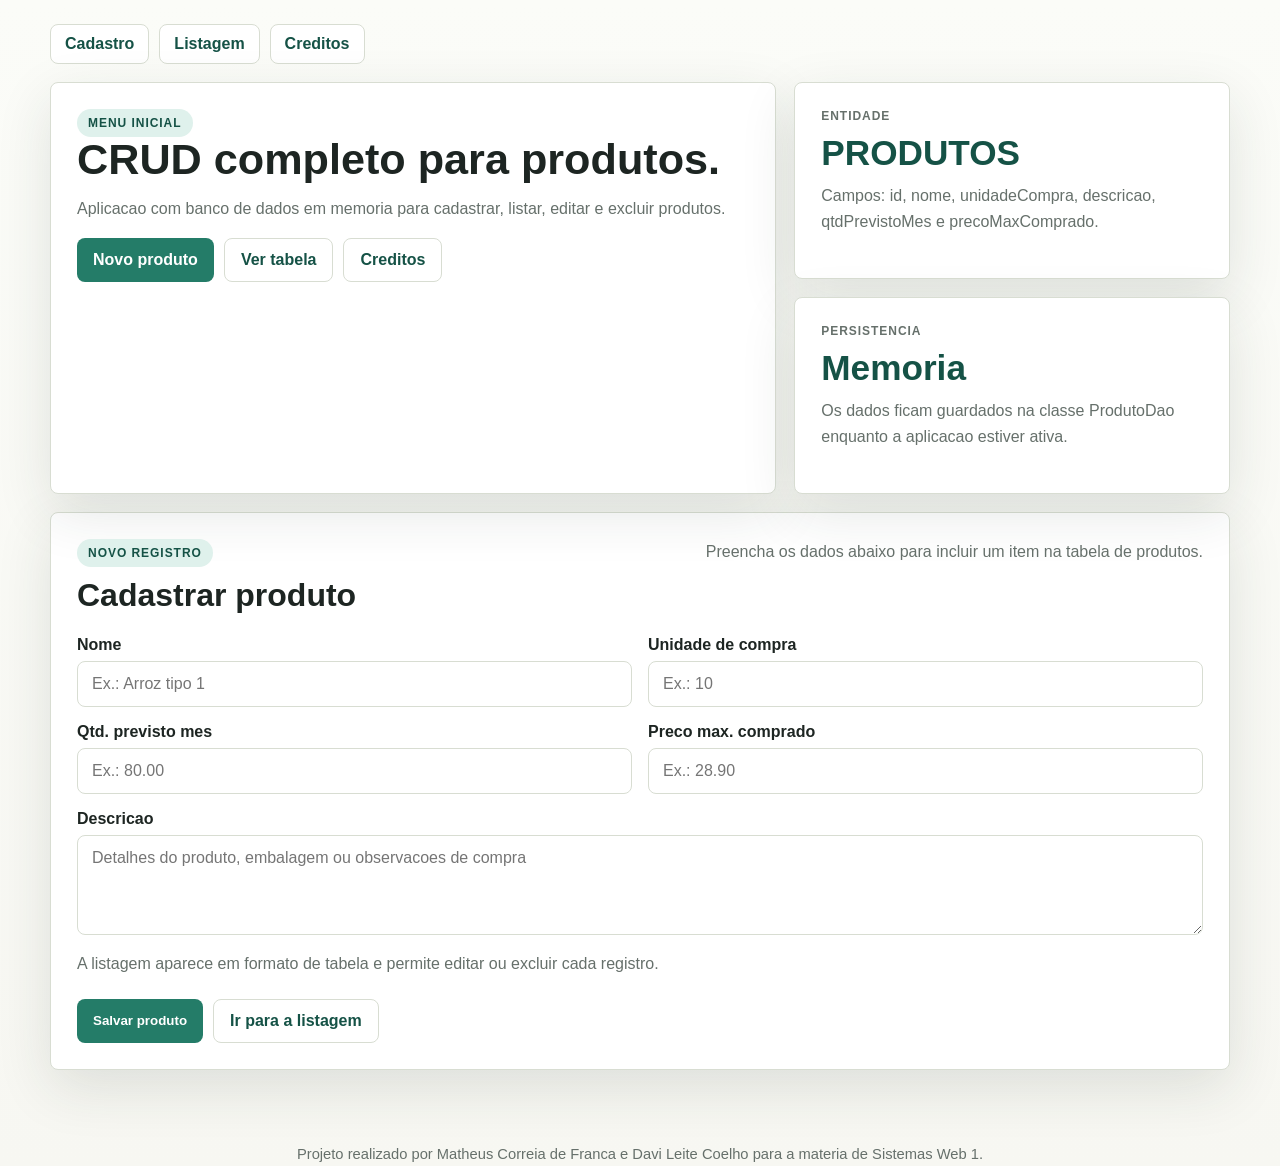
==== src/main/webapp/index.html @ f468942f "TP02-CBTSWE1: CRUD completo com banco em memória, validação, UI moderna e deploy automático - 11 ser" ====
<!DOCTYPE html>
<html lang="pt-BR">
<head>
    <meta charset="UTF-8">
    <meta name="viewport" content="width=device-width, initial-scale=1.0">
    <title>Cadastro de Produtos</title>
    <link rel="stylesheet" href="style.css">
</head>
<body>
    <main class="page">
        <nav class="menu">
            <a href="index.html">Cadastro</a>
            <a href="ViewServlet">Listagem</a>
            <a href="creditos.html">Creditos</a>
        </nav>

        <section class="hero">
            <article class="hero-card">
                <span class="eyebrow">Menu inicial</span>
                <h1>CRUD completo para produtos.</h1>
                <p class="hero-copy">
                    Aplicacao com banco de dados em memoria para cadastrar, listar, editar e excluir produtos.
                </p>
                <div class="actions">
                    <a href="#formulario" class="btn btn-primary">Novo produto</a>
                    <a href="ViewServlet" class="btn btn-secondary">Ver tabela</a>
                    <a href="creditos.html" class="btn btn-secondary">Creditos</a>
                </div>
            </article>

            <aside class="hero-aside">
                <div class="stat-card">
                    <div class="stat-label">Entidade</div>
                    <div class="stat-value">PRODUTOS</div>
                    <p class="stat-note">Campos: id, nome, unidadeCompra, descricao, qtdPrevistoMes e precoMaxComprado.</p>
                </div>
                <div class="stat-card">
                    <div class="stat-label">Persistencia</div>
                    <div class="stat-value">Memoria</div>
                    <p class="stat-note">Os dados ficam guardados na classe ProdutoDao enquanto a aplicacao estiver ativa.</p>
                </div>
            </aside>
        </section>

        <section class="panel" id="formulario">
            <div class="panel-header">
                <div>
                    <span class="eyebrow">Novo registro</span>
                    <h2 class="panel-title">Cadastrar produto</h2>
                </div>
                <p>Preencha os dados abaixo para incluir um item na tabela de produtos.</p>
            </div>

            <form action="SaveServlet" method="post">
                <div class="grid-2">
                    <div class="field">
                        <label for="nome">Nome</label>
                        <input type="text" id="nome" name="nome" placeholder="Ex.: Arroz tipo 1" required maxlength="80">
                    </div>

                    <div class="field">
                        <label for="unidadeCompra">Unidade de compra</label>
                        <input type="number" id="unidadeCompra" name="unidadeCompra" min="1" step="1" placeholder="Ex.: 10" required>
                    </div>

                    <div class="field">
                        <label for="qtdPrevistoMes">Qtd. previsto mes</label>
                        <input type="number" id="qtdPrevistoMes" name="qtdPrevistoMes" min="0" step="0.01" placeholder="Ex.: 80.00" required>
                    </div>

                    <div class="field">
                        <label for="precoMaxComprado">Preco max. comprado</label>
                        <input type="number" id="precoMaxComprado" name="precoMaxComprado" min="0" step="0.01" placeholder="Ex.: 28.90" required>
                    </div>

                    <div class="field full">
                        <label for="descricao">Descricao</label>
                        <textarea id="descricao" name="descricao" rows="4" placeholder="Detalhes do produto, embalagem ou observacoes de compra" required maxlength="240"></textarea>
                    </div>

                    <div class="field full">
                        <span class="hint">A listagem aparece em formato de tabela e permite editar ou excluir cada registro.</span>
                    </div>
                </div>

                <div class="form-actions">
                    <button type="submit" class="btn btn-primary">Salvar produto</button>
                    <a href="ViewServlet" class="btn btn-secondary">Ir para a listagem</a>
                </div>
            </form>
        </section>
    </main>

    <footer class="footer">
        Projeto realizado por Matheus Correia de Franca e Davi Leite Coelho para a materia de Sistemas Web 1.
    </footer>
</body>
</html>
---- src/main/webapp/style.css ----
:root {
    --bg: #f7f7f2;
    --panel: #ffffff;
    --line: #d8ddd2;
    --text: #1d2522;
    --muted: #66706b;
    --brand: #247c68;
    --brand-deep: #155246;
    --brand-soft: #dff1ec;
    --accent: #c4872c;
    --danger: #a84536;
    --shadow: 0 18px 55px rgba(31, 49, 43, 0.12);
}

* { box-sizing: border-box; }

body {
    margin: 0;
    min-height: 100vh;
    font-family: "Segoe UI", Arial, sans-serif;
    color: var(--text);
    background: linear-gradient(180deg, #fbfcf8 0%, var(--bg) 100%);
}

a { color: inherit; text-decoration: none; }

.page {
    width: min(1180px, calc(100% - 32px));
    margin: 0 auto;
    padding: 24px 0 48px;
}

.menu {
    display: flex;
    flex-wrap: wrap;
    gap: 10px;
    margin-bottom: 18px;
}

.menu a {
    border: 1px solid var(--line);
    border-radius: 8px;
    background: var(--panel);
    padding: 10px 14px;
    color: var(--brand-deep);
    font-weight: 700;
}

.hero {
    display: grid;
    grid-template-columns: 1.25fr 0.75fr;
    gap: 18px;
    margin-bottom: 18px;
}

.hero-card,
.panel,
.stat-card,
.message-card,
.table-wrap {
    background: var(--panel);
    border: 1px solid var(--line);
    border-radius: 8px;
    box-shadow: var(--shadow);
}

.hero-card,
.panel,
.stat-card,
.message-card {
    padding: 26px;
}

.eyebrow {
    display: inline-flex;
    border-radius: 999px;
    padding: 7px 11px;
    background: var(--brand-soft);
    color: var(--brand-deep);
    font-size: 12px;
    font-weight: 800;
    letter-spacing: 0.08em;
    text-transform: uppercase;
}

h1,
h2,
h3,
p {
    margin-top: 0;
}

h1 {
    margin-bottom: 14px;
    font-size: 2.7rem;
    line-height: 1.04;
}

.hero-copy,
.panel p,
.stat-note,
.hint,
.footer,
.message-card p {
    color: var(--muted);
    line-height: 1.65;
}

.actions,
.form-actions,
.secondary-actions {
    display: flex;
    flex-wrap: wrap;
    gap: 10px;
}

.centered { justify-content: center; }

.btn {
    border: 0;
    border-radius: 8px;
    padding: 12px 16px;
    display: inline-flex;
    align-items: center;
    justify-content: center;
    min-height: 42px;
    font-weight: 800;
    cursor: pointer;
}

.btn-primary {
    background: var(--brand);
    color: #fff;
}

.btn-secondary {
    border: 1px solid var(--line);
    background: #fff;
    color: var(--brand-deep);
}

.btn-ghost {
    border: 1px solid rgba(168, 69, 54, 0.24);
    background: rgba(168, 69, 54, 0.08);
    color: var(--danger);
}

.hero-aside {
    display: grid;
    gap: 18px;
}

.stat-label {
    color: var(--muted);
    font-size: 12px;
    font-weight: 800;
    letter-spacing: 0.08em;
    text-transform: uppercase;
}

.stat-value {
    margin: 10px 0;
    font-size: 2.2rem;
    font-weight: 900;
    color: var(--brand-deep);
}

.panel-header {
    display: flex;
    justify-content: space-between;
    gap: 16px;
    align-items: flex-start;
    margin-bottom: 22px;
}

.panel-title {
    margin: 10px 0 0;
    font-size: 2rem;
}

.grid-2 {
    display: grid;
    grid-template-columns: repeat(2, minmax(0, 1fr));
    gap: 16px;
}

.field {
    display: grid;
    gap: 7px;
}

.field.full { grid-column: 1 / -1; }

label {
    font-weight: 800;
}

input,
textarea {
    width: 100%;
    border: 1px solid var(--line);
    border-radius: 8px;
    background: #fff;
    padding: 13px 14px;
    font: inherit;
    color: var(--text);
}

input:focus,
textarea:focus {
    outline: 3px solid rgba(36, 124, 104, 0.16);
    border-color: var(--brand);
}

.form-actions {
    margin-top: 22px;
}

.table-wrap {
    overflow-x: auto;
}

table {
    width: 100%;
    min-width: 920px;
    border-collapse: collapse;
}

th,
td {
    padding: 14px 12px;
    text-align: left;
    border-bottom: 1px solid var(--line);
    vertical-align: top;
}

thead {
    background: #edf5f2;
}

.pill {
    display: inline-flex;
    padding: 6px 10px;
    border-radius: 999px;
    background: var(--brand-soft);
    color: var(--brand-deep);
    font-weight: 800;
}

.toast {
    margin-top: 16px;
    display: inline-flex;
    border-radius: 8px;
    padding: 10px 12px;
    background: #fff7e8;
    color: #6f4b12;
    border: 1px solid #efd7aa;
    font-weight: 700;
}

.empty-state,
.message-layout {
    text-align: center;
}

.message-layout {
    min-height: calc(100vh - 92px);
    display: grid;
    place-items: center;
}

.message-card {
    width: min(720px, 100%);
}

.credits-list {
    display: grid;
    grid-template-columns: repeat(2, minmax(0, 1fr));
    gap: 16px;
}

.credit-card {
    border: 1px solid var(--line);
    border-radius: 8px;
    padding: 18px;
    background: #fbfdfb;
}

.footer {
    width: min(1180px, calc(100% - 32px));
    margin: 24px auto 0;
    text-align: center;
    font-size: 0.92rem;
}

@media (max-width: 820px) {
    .hero,
    .grid-2,
    .credits-list {
        grid-template-columns: 1fr;
    }

    h1 {
        font-size: 2.1rem;
    }

    .panel-header {
        display: block;
    }
}

@media (max-width: 560px) {
    .actions,
    .form-actions,
    .secondary-actions {
        flex-direction: column;
    }

    .btn {
        width: 100%;
    }
}
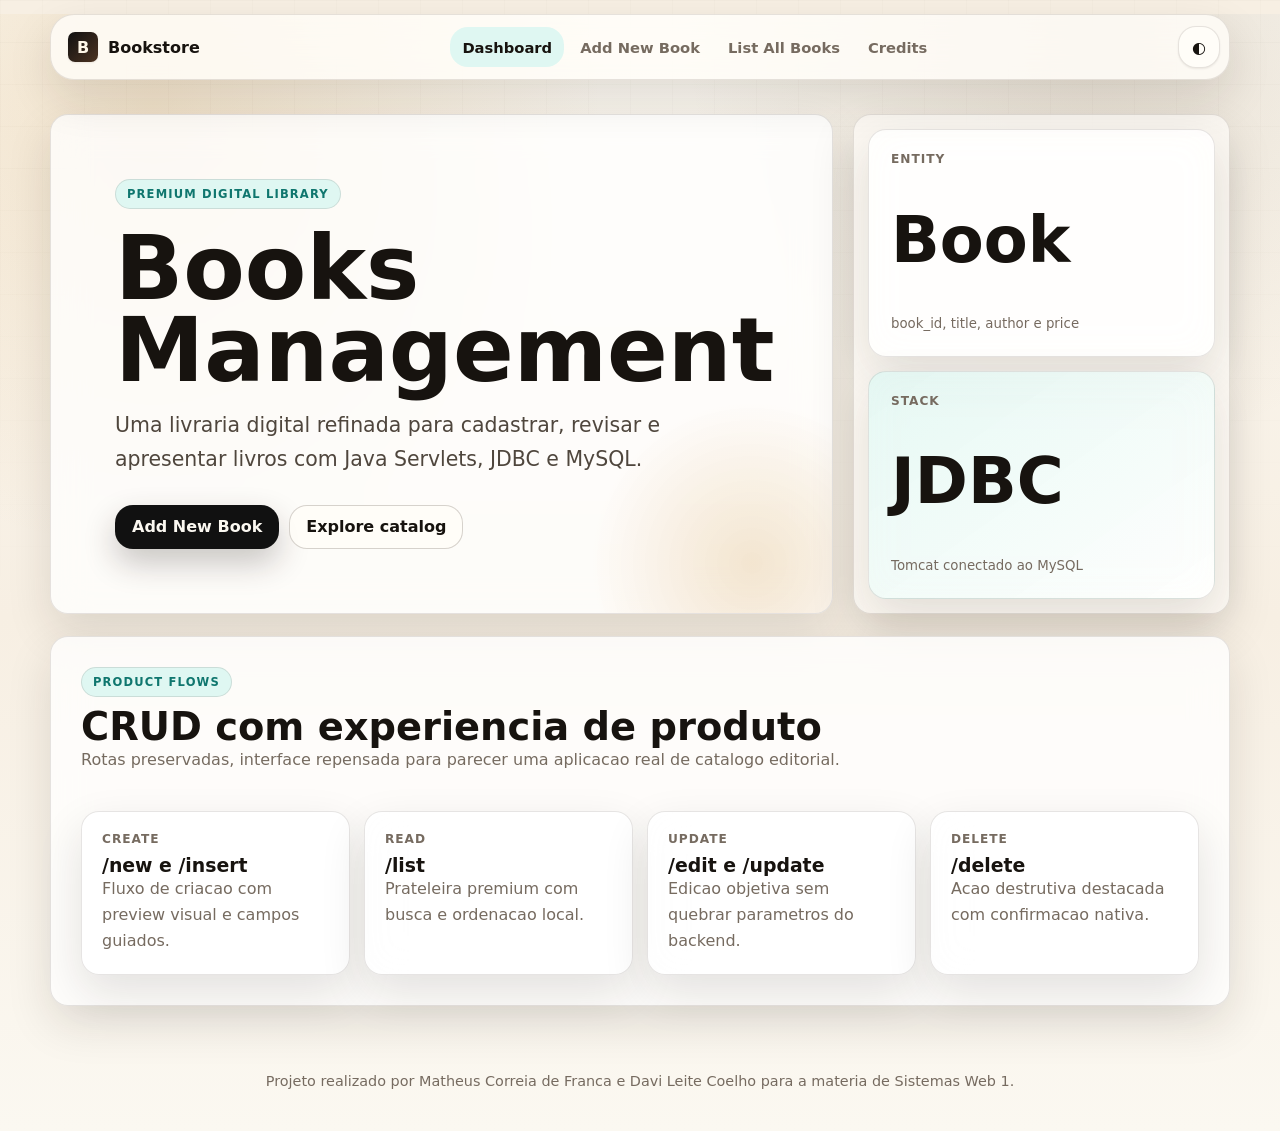
==== commit bace8a33: "Primeiro commit" ====
--- a/src/main/webapp/index.html
+++ b/src/main/webapp/index.html
@@ -3,91 +3,89 @@
 <head>
     <meta charset="UTF-8">
     <meta name="viewport" content="width=device-width, initial-scale=1.0">
-    <title>Cadastro de Produtos</title>
-    <link rel="stylesheet" href="style.css">
+    <meta name="theme-color" content="#f7efe3">
+    <title>Bookstore Dashboard</title>
+    <link rel="stylesheet" href="style.css?v=tp03-premium-v2">
+    <script src="app.js?v=tp03-premium-v2" defer></script>
 </head>
 <body>
-    <main class="page">
-        <nav class="menu">
-            <a href="index.html">Cadastro</a>
-            <a href="ViewServlet">Listagem</a>
-            <a href="creditos.html">Creditos</a>
+    <header class="topbar">
+        <nav class="nav nav-shell" aria-label="Navegacao principal">
+            <a href="index.html" class="brand brand-link" aria-current="page">
+                <span class="brand-mark" aria-hidden="true">B</span>
+                <span>Bookstore</span>
+            </a>
+            <div class="nav-links">
+                <a href="index.html" class="nav-link active" aria-current="page">Dashboard</a>
+                <a href="new" class="nav-link">Add New Book</a>
+                <a href="list" class="nav-link">List All Books</a>
+                <a href="creditos.html" class="nav-link">Credits</a>
+            </div>
+            <button class="theme-toggle" type="button" aria-label="Alternar tema" data-theme-toggle>
+                <span aria-hidden="true">◐</span>
+            </button>
         </nav>
+    </header>
 
-        <section class="hero">
-            <article class="hero-card">
-                <span class="eyebrow">Menu inicial</span>
-                <h1>CRUD completo para produtos.</h1>
+    <main class="app-shell page-shell">
+        <section class="hero" aria-labelledby="home-title">
+            <div class="hero-content">
+                <span class="eyebrow">Premium digital library</span>
+                <h1 id="home-title">Books Management</h1>
                 <p class="hero-copy">
-                    Aplicacao com banco de dados em memoria para cadastrar, listar, editar e excluir produtos.
+                    Uma livraria digital refinada para cadastrar, revisar e apresentar livros com Java Servlets, JDBC e MySQL.
                 </p>
                 <div class="actions">
-                    <a href="#formulario" class="btn btn-primary">Novo produto</a>
-                    <a href="ViewServlet" class="btn btn-secondary">Ver tabela</a>
-                    <a href="creditos.html" class="btn btn-secondary">Creditos</a>
+                    <a href="new" class="btn btn-primary">Add New Book</a>
+                    <a href="list" class="btn btn-secondary">Explore catalog</a>
                 </div>
-            </article>
+            </div>
 
-            <aside class="hero-aside">
-                <div class="stat-card">
-                    <div class="stat-label">Entidade</div>
-                    <div class="stat-value">PRODUTOS</div>
-                    <p class="stat-note">Campos: id, nome, unidadeCompra, descricao, qtdPrevistoMes e precoMaxComprado.</p>
+            <aside class="hero-metrics" aria-label="Resumo do sistema">
+                <div class="metric-card">
+                    <span>Entity</span>
+                    <strong>Book</strong>
+                    <small>book_id, title, author e price</small>
                 </div>
-                <div class="stat-card">
-                    <div class="stat-label">Persistencia</div>
-                    <div class="stat-value">Memoria</div>
-                    <p class="stat-note">Os dados ficam guardados na classe ProdutoDao enquanto a aplicacao estiver ativa.</p>
+                <div class="metric-card accent">
+                    <span>Stack</span>
+                    <strong>JDBC</strong>
+                    <small>Tomcat conectado ao MySQL</small>
                 </div>
             </aside>
         </section>
 
-        <section class="panel" id="formulario">
-            <div class="panel-header">
+        <section class="catalog-panel" aria-labelledby="routes-title">
+            <div class="section-header">
                 <div>
-                    <span class="eyebrow">Novo registro</span>
-                    <h2 class="panel-title">Cadastrar produto</h2>
+                    <span class="eyebrow">Product flows</span>
+                    <h2 id="routes-title">CRUD com experiencia de produto</h2>
+                    <p>Rotas preservadas, interface repensada para parecer uma aplicacao real de catalogo editorial.</p>
                 </div>
-                <p>Preencha os dados abaixo para incluir um item na tabela de produtos.</p>
             </div>
 
-            <form action="SaveServlet" method="post">
-                <div class="grid-2">
-                    <div class="field">
-                        <label for="nome">Nome</label>
-                        <input type="text" id="nome" name="nome" placeholder="Ex.: Arroz tipo 1" required maxlength="80">
-                    </div>
-
-                    <div class="field">
-                        <label for="unidadeCompra">Unidade de compra</label>
-                        <input type="number" id="unidadeCompra" name="unidadeCompra" min="1" step="1" placeholder="Ex.: 10" required>
-                    </div>
-
-                    <div class="field">
-                        <label for="qtdPrevistoMes">Qtd. previsto mes</label>
-                        <input type="number" id="qtdPrevistoMes" name="qtdPrevistoMes" min="0" step="0.01" placeholder="Ex.: 80.00" required>
-                    </div>
-
-                    <div class="field">
-                        <label for="precoMaxComprado">Preco max. comprado</label>
-                        <input type="number" id="precoMaxComprado" name="precoMaxComprado" min="0" step="0.01" placeholder="Ex.: 28.90" required>
-                    </div>
-
-                    <div class="field full">
-                        <label for="descricao">Descricao</label>
-                        <textarea id="descricao" name="descricao" rows="4" placeholder="Detalhes do produto, embalagem ou observacoes de compra" required maxlength="240"></textarea>
-                    </div>
-
-                    <div class="field full">
-                        <span class="hint">A listagem aparece em formato de tabela e permite editar ou excluir cada registro.</span>
-                    </div>
-                </div>
-
-                <div class="form-actions">
-                    <button type="submit" class="btn btn-primary">Salvar produto</button>
-                    <a href="ViewServlet" class="btn btn-secondary">Ir para a listagem</a>
-                </div>
-            </form>
+            <div class="detail-grid">
+                <article class="detail-card">
+                    <div class="detail-label">Create</div>
+                    <div class="detail-value">/new e /insert</div>
+                    <div class="detail-text">Fluxo de criacao com preview visual e campos guiados.</div>
+                </article>
+                <article class="detail-card">
+                    <div class="detail-label">Read</div>
+                    <div class="detail-value">/list</div>
+                    <div class="detail-text">Prateleira premium com busca e ordenacao local.</div>
+                </article>
+                <article class="detail-card">
+                    <div class="detail-label">Update</div>
+                    <div class="detail-value">/edit e /update</div>
+                    <div class="detail-text">Edicao objetiva sem quebrar parametros do backend.</div>
+                </article>
+                <article class="detail-card">
+                    <div class="detail-label">Delete</div>
+                    <div class="detail-value">/delete</div>
+                    <div class="detail-text">Acao destrutiva destacada com confirmacao nativa.</div>
+                </article>
+            </div>
         </section>
     </main>
 
--- a/src/main/webapp/style.css
+++ b/src/main/webapp/style.css
@@ -1,85 +1,338 @@
+/* premium-ui-v2 */
 :root {
-    --bg: #f7f7f2;
-    --panel: #ffffff;
-    --line: #d8ddd2;
-    --text: #1d2522;
-    --muted: #66706b;
-    --brand: #247c68;
-    --brand-deep: #155246;
-    --brand-soft: #dff1ec;
-    --accent: #c4872c;
-    --danger: #a84536;
-    --shadow: 0 18px 55px rgba(31, 49, 43, 0.12);
+    color-scheme: light;
+    --color-bg: #eef4f1;
+    --color-surface: #ffffff;
+    --color-primary: #0f766e;
+    --color-primary-dark: #134e4a;
+    --color-text: #0f172a;
+    --color-muted: #64748b;
+    --color-border: rgba(15, 23, 42, 0.12);
+    --radius-sm: 10px;
+    --radius-md: 18px;
+    --radius-lg: 30px;
+    --bg: #f7efe3;
+    --bg-2: #fbf8f1;
+    --surface: rgba(255, 255, 255, 0.78);
+    --surface-solid: #fffdf8;
+    --surface-muted: #f3eadc;
+    --text: #17130f;
+    --text-soft: #4f463d;
+    --muted: #766b60;
+    --line: rgba(52, 39, 26, 0.12);
+    --line-strong: rgba(52, 39, 26, 0.2);
+    --brand: var(--color-primary);
+    --brand-2: #0ea5a3;
+    --brand-soft: #dff7f2;
+    --ink: #111111;
+    --success: #087f5b;
+    --success-soft: #e8f7ef;
+    --danger: #b42318;
+    --danger-soft: #fff1ed;
+    --focus: rgba(155, 92, 37, 0.28);
+    --shadow-sm: 0 1px 2px rgba(33, 26, 18, 0.08);
+    --shadow-md: 0 18px 46px rgba(33, 26, 18, 0.12);
+    --shadow-lg: 0 34px 90px rgba(33, 26, 18, 0.18);
+    --radius: var(--radius-md);
+    --space: 16px;
+}
+
+html[data-theme="dark"] {
+    color-scheme: dark;
+    --color-bg: #0f172a;
+    --color-surface: #111827;
+    --color-primary: #5eead4;
+    --color-primary-dark: #2dd4bf;
+    --color-text: #f8fafc;
+    --color-muted: #94a3b8;
+    --color-border: rgba(248, 250, 252, 0.14);
+    --bg: #11100f;
+    --bg-2: #181512;
+    --surface: rgba(32, 28, 23, 0.8);
+    --surface-solid: #201c17;
+    --surface-muted: #28231d;
+    --text: #fff8ef;
+    --text-soft: #ded1c1;
+    --muted: #aa9d8d;
+    --line: rgba(255, 244, 230, 0.12);
+    --line-strong: rgba(255, 244, 230, 0.22);
+    --brand: #f0b45f;
+    --brand-2: #d48b39;
+    --brand-soft: rgba(240, 180, 95, 0.16);
+    --ink: #fff8ef;
+    --success: #69db9c;
+    --success-soft: rgba(105, 219, 156, 0.14);
+    --danger: #ff8a7a;
+    --danger-soft: rgba(255, 138, 122, 0.14);
+    --focus: rgba(240, 180, 95, 0.35);
+    --shadow-sm: 0 1px 2px rgba(0, 0, 0, 0.28);
+    --shadow-md: 0 18px 46px rgba(0, 0, 0, 0.34);
+    --shadow-lg: 0 34px 90px rgba(0, 0, 0, 0.48);
 }
 
 * { box-sizing: border-box; }
+
+html {
+    min-height: 100%;
+    scroll-behavior: smooth;
+    background: var(--bg);
+}
 
 body {
     margin: 0;
     min-height: 100vh;
-    font-family: "Segoe UI", Arial, sans-serif;
-    color: var(--text);
-    background: linear-gradient(180deg, #fbfcf8 0%, var(--bg) 100%);
+    color: var(--text);
+    font-family: Inter, ui-sans-serif, system-ui, -apple-system, BlinkMacSystemFont, "Segoe UI", Arial, sans-serif;
+    background:
+        radial-gradient(circle at 12% 8%, rgba(209, 154, 74, 0.22), transparent 28rem),
+        radial-gradient(circle at 86% 2%, rgba(117, 84, 45, 0.14), transparent 26rem),
+        linear-gradient(180deg, var(--bg-2) 0%, var(--bg) 54%, var(--bg-2) 100%);
+}
+
+body::before {
+    content: "";
+    position: fixed;
+    inset: 0;
+    pointer-events: none;
+    background-image:
+        linear-gradient(rgba(52, 39, 26, 0.035) 1px, transparent 1px),
+        linear-gradient(90deg, rgba(52, 39, 26, 0.03) 1px, transparent 1px);
+    background-size: 42px 42px;
+    mask-image: linear-gradient(180deg, rgba(0, 0, 0, 0.55), transparent 72%);
 }
 
 a { color: inherit; text-decoration: none; }
 
-.page {
-    width: min(1180px, calc(100% - 32px));
+button,
+input,
+select,
+textarea {
+    font: inherit;
+}
+
+button { cursor: pointer; }
+
+:focus-visible {
+    outline: 3px solid var(--focus);
+    outline-offset: 3px;
+}
+
+.sr-only {
+    position: absolute;
+    width: 1px;
+    height: 1px;
+    padding: 0;
+    margin: -1px;
+    overflow: hidden;
+    clip: rect(0, 0, 0, 0);
+    white-space: nowrap;
+    border: 0;
+}
+
+.topbar {
+    position: sticky;
+    top: 14px;
+    z-index: 20;
+    width: min(1180px, calc(100% - 28px));
+    margin: 14px auto 0;
+}
+
+.nav,
+.nav-shell,
+.legacy-nav {
+    display: flex;
+    gap: 10px;
+    align-items: center;
+    padding: 9px;
+    border: 1px solid var(--line);
+    border-radius: calc(var(--radius) + 6px);
+    background: color-mix(in srgb, var(--surface-solid) 82%, transparent);
+    box-shadow: var(--shadow-md);
+    backdrop-filter: blur(18px);
+}
+
+.brand,
+.brand-link {
+    display: inline-flex;
+    gap: 10px;
+    align-items: center;
+    min-height: 42px;
+    padding: 8px 12px 8px 8px;
+    border-radius: var(--radius);
+    color: var(--text);
+    font-weight: 800;
+    letter-spacing: 0;
+}
+
+.brand-mark {
+    width: 30px;
+    height: 30px;
+    display: grid;
+    place-items: center;
+    border-radius: 7px;
+    background: linear-gradient(135deg, var(--ink), #4c3322);
+    color: #fff7e8;
+    box-shadow: var(--shadow-sm);
+}
+
+.nav-links {
+    display: flex;
+    flex: 1;
+    justify-content: center;
+    gap: 4px;
+}
+
+.nav-link,
+.nav-links a,
+.legacy-nav a {
+    min-height: 40px;
+    display: inline-flex;
+    align-items: center;
+    border-radius: var(--radius);
+    padding: 9px 12px;
+    color: var(--muted);
+    font-family: ui-sans-serif, system-ui, -apple-system, BlinkMacSystemFont, "Segoe UI", Arial, sans-serif;
+    font-size: 0.92rem;
+    font-weight: 700;
+    transition: background 180ms ease, color 180ms ease, transform 180ms ease;
+}
+
+.nav-link:hover,
+.nav-links a:hover,
+.legacy-nav a:hover,
+.nav-link.active,
+.nav-links a.active {
+    background: var(--brand-soft);
+    color: var(--text);
+}
+
+.theme-toggle {
+    width: 42px;
+    height: 42px;
+    border: 1px solid var(--line);
+    border-radius: var(--radius);
+    background: var(--surface-solid);
+    color: var(--text);
+    box-shadow: var(--shadow-sm);
+}
+
+.app-shell,
+.page-shell {
+    width: min(1180px, calc(100% - 28px));
     margin: 0 auto;
-    padding: 24px 0 48px;
-}
-
-.menu {
+    padding: 34px 0 64px;
+}
+
+.hero {
+    display: grid;
+    grid-template-columns: minmax(0, 1.35fr) minmax(286px, 0.65fr);
+    gap: 20px;
+    margin-bottom: 22px;
+}
+
+.hero-card,
+.hero-content,
+.hero-metrics,
+.editor-note,
+.section,
+.card,
+.catalog-panel,
+.form-card,
+.preview-card,
+.message-card,
+.panel,
+.metric-card,
+.detail-card,
+.credit-card {
+    border: 1px solid var(--line);
+    border-radius: var(--radius);
+    background: var(--surface);
+    box-shadow: var(--shadow-md);
+    backdrop-filter: blur(18px);
+}
+
+.hero-content {
+    min-height: 390px;
     display: flex;
-    flex-wrap: wrap;
-    gap: 10px;
-    margin-bottom: 18px;
-}
-
-.menu a {
+    flex-direction: column;
+    justify-content: center;
+    padding: clamp(28px, 5vw, 64px);
+    overflow: hidden;
+    position: relative;
+}
+
+.hero-content::after {
+    content: "";
+    position: absolute;
+    right: -90px;
+    bottom: -120px;
+    width: 340px;
+    height: 340px;
+    border-radius: 50%;
+    background: radial-gradient(circle, rgba(209, 154, 74, 0.24), transparent 67%);
+}
+
+.hero-content > * {
+    position: relative;
+    z-index: 1;
+}
+
+.hero-metrics {
+    display: grid;
+    gap: 14px;
+    padding: 14px;
+    background: color-mix(in srgb, var(--surface-solid) 72%, transparent);
+}
+
+.metric-card {
+    min-height: 162px;
+    display: flex;
+    flex-direction: column;
+    justify-content: space-between;
+    padding: 22px;
+}
+
+.metric-card.accent {
+    background:
+        linear-gradient(145deg, color-mix(in srgb, var(--brand-soft) 80%, transparent), var(--surface));
+}
+
+.metric-card span,
+.editor-note span {
+    color: var(--muted);
+    font-family: ui-sans-serif, system-ui, sans-serif;
+    font-size: 0.76rem;
+    font-weight: 800;
+    letter-spacing: 0.08em;
+    text-transform: uppercase;
+}
+
+.metric-card strong {
+    color: var(--text);
+    font-size: clamp(2.4rem, 5vw, 4rem);
+    line-height: 0.95;
+}
+
+.metric-card small,
+.editor-note p {
+    color: var(--muted);
+    font-family: ui-sans-serif, system-ui, sans-serif;
+    line-height: 1.5;
+}
+
+.eyebrow {
+    width: fit-content;
+    display: inline-flex;
+    align-items: center;
     border: 1px solid var(--line);
-    border-radius: 8px;
-    background: var(--panel);
-    padding: 10px 14px;
-    color: var(--brand-deep);
-    font-weight: 700;
-}
-
-.hero {
-    display: grid;
-    grid-template-columns: 1.25fr 0.75fr;
-    gap: 18px;
-    margin-bottom: 18px;
-}
-
-.hero-card,
-.panel,
-.stat-card,
-.message-card,
-.table-wrap {
-    background: var(--panel);
-    border: 1px solid var(--line);
-    border-radius: 8px;
-    box-shadow: var(--shadow);
-}
-
-.hero-card,
-.panel,
-.stat-card,
-.message-card {
-    padding: 26px;
-}
-
-.eyebrow {
-    display: inline-flex;
     border-radius: 999px;
     padding: 7px 11px;
     background: var(--brand-soft);
-    color: var(--brand-deep);
-    font-size: 12px;
-    font-weight: 800;
-    letter-spacing: 0.08em;
+    color: var(--brand);
+    font-family: ui-sans-serif, system-ui, sans-serif;
+    font-size: 0.72rem;
+    font-weight: 850;
+    letter-spacing: 0.1em;
     text-transform: uppercase;
 }
 
@@ -91,228 +344,576 @@
 }
 
 h1 {
-    margin-bottom: 14px;
-    font-size: 2.7rem;
-    line-height: 1.04;
-}
-
-.hero-copy,
-.panel p,
-.stat-note,
-.hint,
+    max-width: 820px;
+    margin: 18px 0 16px;
+    color: var(--text);
+    font-size: clamp(3rem, 7vw, 6.7rem);
+    font-weight: 820;
+    line-height: 0.92;
+    letter-spacing: 0;
+}
+
+h2 {
+    margin: 10px 0 0;
+    font-size: clamp(1.7rem, 3vw, 2.65rem);
+    line-height: 1.05;
+}
+
+h3 {
+    margin-bottom: 8px;
+    font-size: 1.22rem;
+    line-height: 1.22;
+}
+
+.hero-copy {
+    max-width: 690px;
+    margin-bottom: 28px;
+    color: var(--text-soft);
+    font-size: clamp(1.06rem, 2vw, 1.28rem);
+    line-height: 1.68;
+}
+
+.actions,
+.form-actions,
+.card-actions {
+    display: flex;
+    flex-wrap: wrap;
+    gap: 10px;
+    align-items: center;
+}
+
+.btn {
+    min-height: 44px;
+    display: inline-flex;
+    align-items: center;
+    justify-content: center;
+    border: 1px solid transparent;
+    border-radius: var(--radius);
+    padding: 11px 16px;
+    font-family: ui-sans-serif, system-ui, sans-serif;
+    font-weight: 800;
+    transition: transform 180ms ease, box-shadow 180ms ease, background 180ms ease, border-color 180ms ease;
+}
+
+.btn:hover {
+    transform: translateY(-1px);
+}
+
+.btn-primary {
+    background: var(--ink);
+    color: var(--bg-2);
+    box-shadow: 0 14px 32px rgba(23, 19, 15, 0.24);
+}
+
+.btn-secondary {
+    border-color: var(--line-strong);
+    background: color-mix(in srgb, var(--surface-solid) 88%, transparent);
+    color: var(--text);
+}
+
+.btn-danger {
+    border-color: color-mix(in srgb, var(--danger) 34%, transparent);
+    background: var(--danger-soft);
+    color: var(--danger);
+}
+
+.btn-small {
+    min-height: 36px;
+    padding: 8px 11px;
+    font-size: 0.88rem;
+}
+
+.alert,
+.toast {
+    width: fit-content;
+    display: inline-flex;
+    gap: 8px;
+    align-items: center;
+    margin-top: 16px;
+    border: 1px solid color-mix(in srgb, var(--success) 28%, transparent);
+    border-radius: var(--radius);
+    padding: 10px 12px;
+    background: var(--success-soft);
+    color: var(--success);
+    font-family: ui-sans-serif, system-ui, sans-serif;
+    font-weight: 800;
+}
+
+.status-dot {
+    width: 8px;
+    height: 8px;
+    border-radius: 999px;
+    background: currentColor;
+}
+
+.catalog-panel,
+.form-card,
+.preview-card,
+.panel {
+    padding: clamp(18px, 3vw, 30px);
+}
+
+.section-header {
+    display: flex;
+    justify-content: space-between;
+    gap: 20px;
+    align-items: flex-start;
+    margin-bottom: 22px;
+}
+
+.section-header p,
+.detail-text,
+.credit-card p,
+.field-help,
+.empty-state p,
+.book-author,
 .footer,
 .message-card p {
     color: var(--muted);
-    line-height: 1.65;
-}
-
-.actions,
-.form-actions,
-.secondary-actions {
+    line-height: 1.62;
+}
+
+.catalog-tools {
+    min-width: min(460px, 100%);
+    display: grid;
+    grid-template-columns: 1fr 154px;
+    gap: 10px;
+}
+
+.input,
+input,
+select {
+    width: 100%;
+    min-height: 46px;
+    border: 1px solid var(--line-strong);
+    border-radius: var(--radius);
+    background: color-mix(in srgb, var(--surface-solid) 88%, transparent);
+    color: var(--text);
+    padding: 11px 13px;
+    font-family: ui-sans-serif, system-ui, sans-serif;
+    box-shadow: var(--shadow-sm);
+    transition: border-color 180ms ease, box-shadow 180ms ease, background 180ms ease;
+}
+
+.input::placeholder,
+input::placeholder {
+    color: color-mix(in srgb, var(--muted) 70%, transparent);
+}
+
+.input:focus,
+input:focus,
+select:focus {
+    outline: 0;
+    border-color: var(--brand);
+    box-shadow: 0 0 0 4px var(--focus);
+}
+
+.input.is-invalid,
+input.is-invalid {
+    border-color: var(--danger);
+    box-shadow: 0 0 0 4px color-mix(in srgb, var(--danger) 18%, transparent);
+}
+
+.book-grid,
+.catalog-grid {
+    display: grid;
+    grid-template-columns: repeat(3, minmax(0, 1fr));
+    gap: 16px;
+}
+
+.book-card {
+    display: grid;
+    grid-template-columns: 96px minmax(0, 1fr);
+    gap: 16px;
+    min-height: 210px;
+    border: 1px solid var(--line);
+    border-radius: var(--radius);
+    padding: 14px;
+    background: color-mix(in srgb, var(--surface-solid) 82%, transparent);
+    box-shadow: var(--shadow-sm);
+    transition: transform 180ms ease, box-shadow 180ms ease, border-color 180ms ease;
+}
+
+.book-card:hover {
+    transform: translateY(-3px);
+    border-color: var(--line-strong);
+    box-shadow: var(--shadow-md);
+}
+
+.book-cover {
+    min-height: 172px;
+    display: grid;
+    place-items: center;
+    border-radius: var(--radius);
+    color: #fff8ef;
+    font-size: 1.5rem;
+    font-weight: 850;
+    box-shadow: inset 0 1px 0 rgba(255, 255, 255, 0.28), var(--shadow-md);
+    position: relative;
+    overflow: hidden;
+}
+
+.book-cover::after {
+    content: "";
+    position: absolute;
+    inset: 12px auto 12px 12px;
+    width: 4px;
+    border-radius: 999px;
+    background: rgba(255, 255, 255, 0.38);
+}
+
+.tone-1 { background: linear-gradient(150deg, #1e293b, #8b5cf6); }
+.tone-2 { background: linear-gradient(150deg, #7c2d12, #f59e0b); }
+.tone-3 { background: linear-gradient(150deg, #064e3b, #14b8a6); }
+.tone-4 { background: linear-gradient(150deg, #312e81, #38bdf8); }
+.tone-5 { background: linear-gradient(150deg, #3f1d1c, #d97706); }
+
+.book-content {
+    min-width: 0;
+    display: flex;
+    flex-direction: column;
+}
+
+.book-meta {
     display: flex;
     flex-wrap: wrap;
-    gap: 10px;
-}
-
-.centered { justify-content: center; }
-
-.btn {
-    border: 0;
-    border-radius: 8px;
-    padding: 12px 16px;
+    gap: 8px;
+    align-items: center;
+    margin-bottom: 12px;
+    color: var(--muted);
+    font-family: ui-sans-serif, system-ui, sans-serif;
+    font-size: 0.8rem;
+    font-weight: 750;
+}
+
+.badge,
+.pill {
     display: inline-flex;
     align-items: center;
-    justify-content: center;
-    min-height: 42px;
+    border: 1px solid var(--line);
+    border-radius: 999px;
+    padding: 4px 8px;
+    background: var(--brand-soft);
+    color: var(--brand);
+}
+
+.book-card h3 {
+    display: -webkit-box;
+    overflow: hidden;
+    -webkit-line-clamp: 2;
+    -webkit-box-orient: vertical;
+}
+
+.book-footer {
+    margin-top: auto;
+    display: grid;
+    gap: 14px;
+}
+
+.price {
+    color: var(--text);
+    font-size: 1.4rem;
+    line-height: 1;
+}
+
+.editor-layout {
+    display: grid;
+    grid-template-columns: minmax(280px, 0.42fr) minmax(0, 0.58fr);
+    gap: 20px;
+    align-items: start;
+}
+
+.editor-note {
+    padding: 24px;
+    align-self: stretch;
+}
+
+.editor-note strong {
+    display: block;
+    margin: 12px 0;
+    font-size: 2.4rem;
+}
+
+.flow-steps {
+    display: flex;
+    flex-wrap: wrap;
+    gap: 8px;
+    font-family: ui-sans-serif, system-ui, sans-serif;
+}
+
+.flow-steps span {
+    border: 1px solid var(--line);
+    border-radius: 999px;
+    padding: 8px 11px;
+    color: var(--muted);
+    background: color-mix(in srgb, var(--surface-solid) 72%, transparent);
     font-weight: 800;
-    cursor: pointer;
-}
-
-.btn-primary {
-    background: var(--brand);
-    color: #fff;
-}
-
-.btn-secondary {
-    border: 1px solid var(--line);
-    background: #fff;
-    color: var(--brand-deep);
-}
-
-.btn-ghost {
-    border: 1px solid rgba(168, 69, 54, 0.24);
-    background: rgba(168, 69, 54, 0.08);
+}
+
+.flow-steps .active {
+    background: var(--ink);
+    color: var(--bg-2);
+}
+
+.preview-card {
+    position: sticky;
+    top: 104px;
+    display: grid;
+    gap: 16px;
+}
+
+.hero-cover {
+    min-height: 280px;
+    font-size: 2.3rem;
+}
+
+.preview-card h2 {
+    margin-top: 0;
+}
+
+.preview-card strong {
+    color: var(--brand);
+    font-size: 1.7rem;
+}
+
+.form-grid {
+    display: grid;
+    grid-template-columns: repeat(2, minmax(0, 1fr));
+    gap: 18px;
+}
+
+.field {
+    display: grid;
+    gap: 8px;
+}
+
+.field.full { grid-column: 1 / -1; }
+
+label {
+    color: var(--text);
+    font-family: ui-sans-serif, system-ui, sans-serif;
+    font-weight: 850;
+}
+
+.field-help,
+.field-error {
+    font-family: ui-sans-serif, system-ui, sans-serif;
+    font-size: 0.86rem;
+}
+
+.field-error {
+    display: none;
     color: var(--danger);
-}
-
-.hero-aside {
-    display: grid;
-    gap: 18px;
-}
-
-.stat-label {
+    font-weight: 750;
+}
+
+.field.has-error .field-error {
+    display: block;
+}
+
+.currency-input {
+    display: grid;
+    grid-template-columns: auto minmax(0, 1fr);
+    align-items: center;
+    border: 1px solid var(--line-strong);
+    border-radius: var(--radius);
+    background: color-mix(in srgb, var(--surface-solid) 88%, transparent);
+    box-shadow: var(--shadow-sm);
+    overflow: hidden;
+}
+
+.currency-input:focus-within {
+    border-color: var(--brand);
+    box-shadow: 0 0 0 4px var(--focus);
+}
+
+.currency-input span {
+    padding: 0 12px;
     color: var(--muted);
-    font-size: 12px;
-    font-weight: 800;
+    font-family: ui-sans-serif, system-ui, sans-serif;
+    font-weight: 850;
+}
+
+.currency-input input {
+    border: 0;
+    border-left: 1px solid var(--line);
+    border-radius: 0;
+    box-shadow: none;
+    background: transparent;
+}
+
+.currency-input input:focus {
+    box-shadow: none;
+}
+
+.empty-state {
+    display: grid;
+    justify-items: center;
+    gap: 12px;
+    padding: 58px 22px;
+    text-align: center;
+}
+
+.empty-state[hidden] { display: none; }
+
+.empty-cover {
+    width: 76px;
+    height: 106px;
+    display: grid;
+    place-items: center;
+    border-radius: var(--radius);
+    background: linear-gradient(150deg, #1e293b, #d19a4a);
+    color: #fff7e8;
+    font-size: 2rem;
+    font-weight: 850;
+    box-shadow: var(--shadow-md);
+}
+
+.detail-grid,
+.credits-list {
+    display: grid;
+    grid-template-columns: repeat(4, minmax(0, 1fr));
+    gap: 14px;
+}
+
+.credits-list {
+    grid-template-columns: repeat(2, minmax(0, 1fr));
+}
+
+.detail-card,
+.credit-card {
+    padding: 20px;
+}
+
+.detail-label {
+    color: var(--muted);
+    font-family: ui-sans-serif, system-ui, sans-serif;
+    font-size: 0.76rem;
+    font-weight: 850;
     letter-spacing: 0.08em;
     text-transform: uppercase;
 }
 
-.stat-value {
-    margin: 10px 0;
-    font-size: 2.2rem;
-    font-weight: 900;
-    color: var(--brand-deep);
-}
-
-.panel-header {
-    display: flex;
-    justify-content: space-between;
-    gap: 16px;
-    align-items: flex-start;
-    margin-bottom: 22px;
-}
-
-.panel-title {
-    margin: 10px 0 0;
-    font-size: 2rem;
-}
-
-.grid-2 {
-    display: grid;
-    grid-template-columns: repeat(2, minmax(0, 1fr));
-    gap: 16px;
-}
-
-.field {
-    display: grid;
-    gap: 7px;
-}
-
-.field.full { grid-column: 1 / -1; }
-
-label {
-    font-weight: 800;
-}
-
-input,
-textarea {
-    width: 100%;
-    border: 1px solid var(--line);
-    border-radius: 8px;
-    background: #fff;
-    padding: 13px 14px;
-    font: inherit;
-    color: var(--text);
-}
-
-input:focus,
-textarea:focus {
-    outline: 3px solid rgba(36, 124, 104, 0.16);
-    border-color: var(--brand);
-}
-
-.form-actions {
-    margin-top: 22px;
-}
-
-.table-wrap {
-    overflow-x: auto;
-}
-
-table {
-    width: 100%;
-    min-width: 920px;
-    border-collapse: collapse;
-}
-
-th,
-td {
-    padding: 14px 12px;
-    text-align: left;
-    border-bottom: 1px solid var(--line);
-    vertical-align: top;
-}
-
-thead {
-    background: #edf5f2;
-}
-
-.pill {
-    display: inline-flex;
-    padding: 6px 10px;
-    border-radius: 999px;
-    background: var(--brand-soft);
-    color: var(--brand-deep);
-    font-weight: 800;
-}
-
-.toast {
-    margin-top: 16px;
-    display: inline-flex;
-    border-radius: 8px;
-    padding: 10px 12px;
-    background: #fff7e8;
-    color: #6f4b12;
-    border: 1px solid #efd7aa;
-    font-weight: 700;
-}
-
-.empty-state,
+.detail-value {
+    margin-top: 8px;
+    color: var(--text);
+    font-size: 1.18rem;
+    font-weight: 850;
+}
+
 .message-layout {
-    text-align: center;
-}
-
-.message-layout {
-    min-height: calc(100vh - 92px);
+    min-height: calc(100vh - 140px);
     display: grid;
     place-items: center;
 }
 
 .message-card {
     width: min(720px, 100%);
-}
-
-.credits-list {
-    display: grid;
-    grid-template-columns: repeat(2, minmax(0, 1fr));
-    gap: 16px;
-}
-
-.credit-card {
-    border: 1px solid var(--line);
-    border-radius: 8px;
-    padding: 18px;
-    background: #fbfdfb;
+    padding: clamp(28px, 5vw, 54px);
+    text-align: center;
 }
 
 .footer {
-    width: min(1180px, calc(100% - 32px));
-    margin: 24px auto 0;
+    width: min(1180px, calc(100% - 28px));
+    margin: 0 auto;
+    padding: 0 0 38px;
+    color: var(--muted);
     text-align: center;
-    font-size: 0.92rem;
+    font-family: ui-sans-serif, system-ui, sans-serif;
+    font-size: 0.9rem;
+}
+
+@media (prefers-reduced-motion: reduce) {
+    *,
+    *::before,
+    *::after {
+        scroll-behavior: auto !important;
+        transition: none !important;
+    }
+}
+
+@media (max-width: 1040px) {
+    .catalog-grid {
+        grid-template-columns: repeat(2, minmax(0, 1fr));
+    }
+
+    .detail-grid {
+        grid-template-columns: repeat(2, minmax(0, 1fr));
+    }
 }
 
 @media (max-width: 820px) {
+    .topbar {
+        position: static;
+    }
+
+    .nav-shell {
+        align-items: stretch;
+        flex-wrap: wrap;
+    }
+
+    .brand-link {
+        flex: 1;
+    }
+
+    .nav-links {
+        order: 3;
+        width: 100%;
+        justify-content: flex-start;
+        overflow-x: auto;
+        padding-bottom: 2px;
+    }
+
     .hero,
-    .grid-2,
+    .editor-layout {
+        grid-template-columns: 1fr;
+    }
+
+    .hero-content {
+        min-height: auto;
+    }
+
+    .preview-card {
+        position: static;
+    }
+
+    .section-header {
+        display: grid;
+    }
+
+    .catalog-tools {
+        min-width: 0;
+        grid-template-columns: 1fr;
+    }
+}
+
+@media (max-width: 640px) {
+    .page-shell,
+    .topbar,
+    .footer {
+        width: min(100% - 22px, 1180px);
+    }
+
+    .catalog-grid,
+    .form-grid,
+    .detail-grid,
     .credits-list {
         grid-template-columns: 1fr;
     }
 
-    h1 {
-        font-size: 2.1rem;
-    }
-
-    .panel-header {
-        display: block;
-    }
-}
-
-@media (max-width: 560px) {
-    .actions,
+    .book-card {
+        grid-template-columns: 82px minmax(0, 1fr);
+        gap: 12px;
+    }
+
+    .book-cover {
+        min-height: 138px;
+    }
+
+    .card-actions,
     .form-actions,
-    .secondary-actions {
+    .actions {
+        align-items: stretch;
         flex-direction: column;
     }
 
